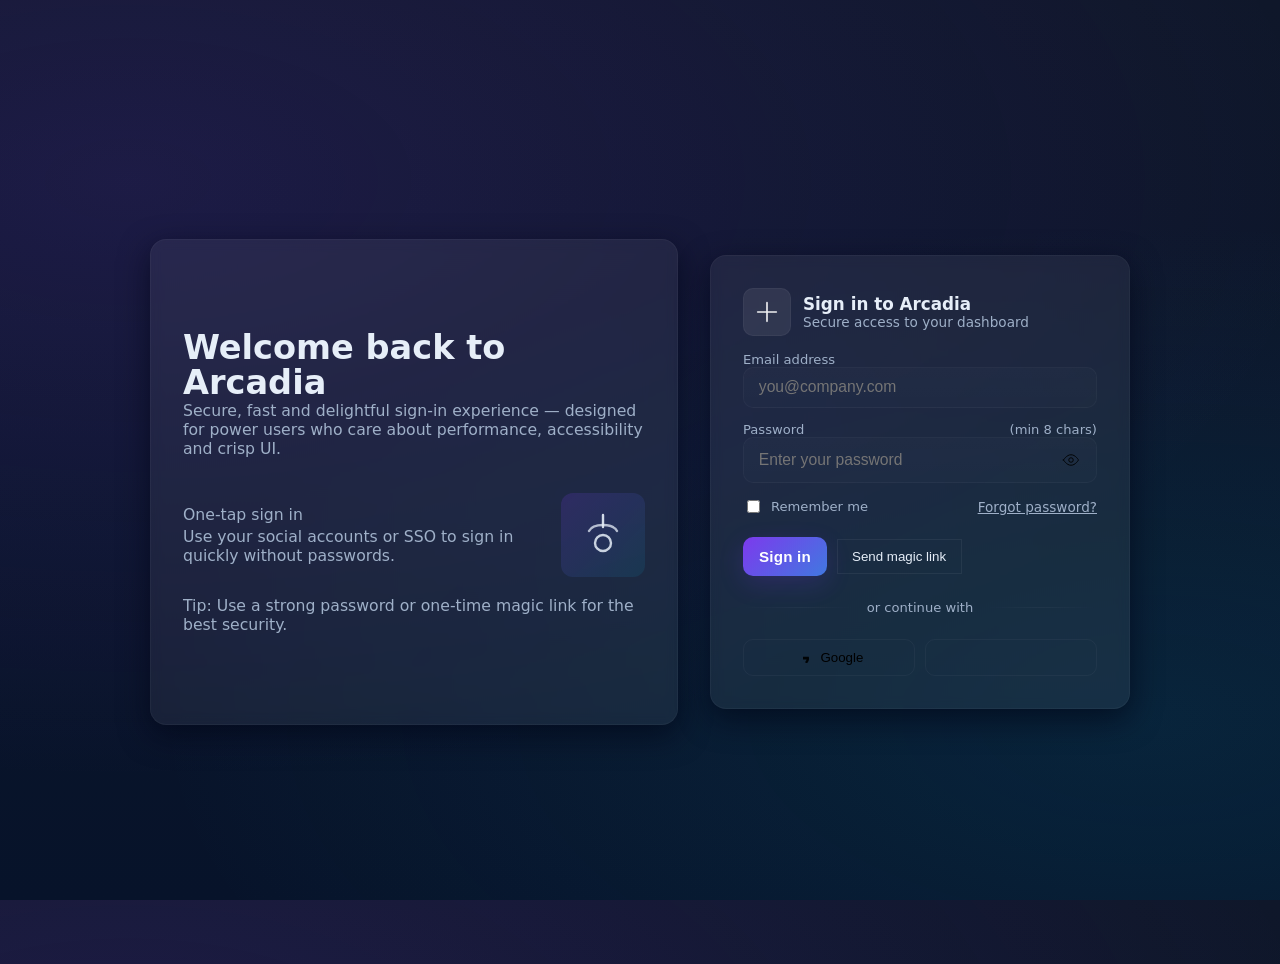
==== index.html @ 031123dd "first commit" ====
<!doctype html>
<html lang="en">
<head>
  <meta charset="utf-8" />
  <meta name="viewport" content="width=device-width,initial-scale=1" />
  <title>Advanced Login — Glass UI</title>
  <style>
    :root{
      --bg1: #0f172a;
      --bg2: #07132a;
      --card: rgba(255,255,255,0.06);
      --glass: rgba(255,255,255,0.08);
      --accent: linear-gradient(135deg,#7c3aed 0%,#06b6d4 100%);
      --text: #e6eef8;
      --muted: #9fb0c8;
      --success: #10b981;
      --danger: #ef4444;
      font-family: Inter, ui-sans-serif, system-ui, -apple-system, "Segoe UI", Roboto, "Helvetica Neue", Arial;
    }

    html,body{height:100%;}
    body{
      margin:0;
      min-height:100vh;
      background: radial-gradient(1200px 600px at 10% 20%, rgba(124,58,237,0.14), transparent),
                  radial-gradient(1000px 500px at 90% 80%, rgba(6,182,212,0.10), transparent),
                  linear-gradient(180deg,var(--bg1),var(--bg2));
      color:var(--text);
      -webkit-font-smoothing:antialiased;
      display:grid;
      place-items:center;
      padding:2rem;
    }

    .container{
      width:100%;
      max-width:980px;
      display:grid;
      grid-template-columns: 1fr 420px;
      gap:2rem;
      align-items:center;
    }

    /* Left: Illustration + marketing */
    .promo{
      padding:2.2rem;
      border-radius:18px;
      background:linear-gradient(180deg, rgba(255,255,255,0.02), rgba(255,255,255,0.01));
      box-shadow: 0 8px 30px rgba(2,6,23,0.6), inset 0 1px 0 rgba(255,255,255,0.02);
      backdrop-filter: blur(6px) saturate(120%);
      min-height:420px;
      display:flex;
      flex-direction:column;
      justify-content:center;
      gap:1.2rem;
      border:1px solid rgba(255,255,255,0.03);
    }
    .promo h1{font-size:2.1rem;margin:0;line-height:1.05}
    .promo p{color:var(--muted);margin:0;font-size:0.98rem}

    .card{
      padding:2rem;
      border-radius:16px;
      background:var(--card);
      box-shadow: 0 10px 30px rgba(2,6,23,0.65);
      backdrop-filter: blur(6px);
      border:1px solid rgba(255,255,255,0.04);
    }

    /* Login form */
    .login-wrap{display:flex;flex-direction:column;gap:1rem;max-width:420px}
    .brand{display:flex;align-items:center;gap:0.75rem}
    .logo{width:46px;height:46px;border-radius:10px;display:grid;place-items:center;background:var(--glass);border:1px solid rgba(255,255,255,0.04)}
    .brand h2{margin:0;font-size:1.05rem}

    form{display:flex;flex-direction:column;gap:0.9rem}
    label{font-size:0.82rem;color:var(--muted);display:flex;justify-content:space-between;align-items:center}
    .input{
      display:flex;align-items:center;gap:0.5rem;background:linear-gradient(180deg, rgba(255,255,255,0.02), rgba(255,255,255,0.01));
      padding:0.6rem 0.8rem;border-radius:10px;border:1px solid rgba(255,255,255,0.03);
    }
    .input input{background:transparent;border:0;outline:none;color:var(--text);font-size:0.98rem;width:100%}
    .muted{font-size:0.82rem;color:var(--muted)}

    .actions{display:flex;justify-content:space-between;align-items:center}
    .btn{
      padding:0.7rem 1rem;border-radius:10px;border:0;cursor:pointer;font-weight:600;font-size:0.95rem;letter-spacing:0.2px;
      background:var(--accent);background-size:200% 200%;color:white;box-shadow:0 8px 24px rgba(124,58,237,0.18);
      transition:transform .18s ease,filter .18s ease;
    }
    .btn:active{transform:translateY(1px) scale(.998)}

    .ghost{background:transparent;border:1px solid rgba(255,255,255,0.06);color:var(--text);padding:0.55rem 0.9rem}

    .socials{display:flex;gap:0.6rem}
    .socials button{flex:1;display:flex;align-items:center;gap:0.6rem;justify-content:center;padding:0.6rem;border-radius:10px;border:1px solid rgba(255,255,255,0.04);background:transparent}

    .small{font-size:0.85rem;color:var(--muted)}

    .hint{font-size:0.8rem;color:var(--muted);margin-top:0.4rem}
    .error{color:var(--danger);font-size:0.82rem}

    /* password toggle */
    .pw-toggle{background:transparent;border:0;cursor:pointer;padding:0.2rem;display:grid;place-items:center}

    /* responsive */
    @media (max-width:960px){
      .container{grid-template-columns:1fr;}
      .promo{order:2}
      .card{order:1}
    }
  </style>
</head>
<body>
  <main class="container">
    <section class="promo card">
      <div>
        <h1>Welcome back to <strong>Arcadia</strong></h1>
        <p>Secure, fast and delightful sign-in experience — designed for power users who care about performance, accessibility and crisp UI.</p>
      </div>

      <div style="display:flex;gap:1rem;align-items:center;margin-top:1rem">
        <div style="flex:1">
          <p class="small">One-tap sign in</p>
          <p class="muted" style="margin:0.2rem 0 0">Use your social accounts or SSO to sign in quickly without passwords.</p>
        </div>
        <div style="width:84px;height:84px;border-radius:12px;background:linear-gradient(135deg,rgba(124,58,237,0.18),rgba(6,182,212,0.1));display:grid;place-items:center;"> 
          <!-- simple illustration -->
          <svg width="48" height="48" viewBox="0 0 24 24" fill="none" aria-hidden>
            <path d="M12 2v6" stroke="currentColor" stroke-width="1.2" stroke-linecap="round" stroke-linejoin="round" opacity="0.9"/>
            <path d="M5 10c.8-1.6 2.8-3 7-3s6.2 1.4 7 3" stroke="currentColor" stroke-width="1.2" stroke-linecap="round" stroke-linejoin="round" opacity="0.75"/>
            <circle cx="12" cy="16" r="4" stroke="currentColor" stroke-width="1.2" opacity="0.85"/>
          </svg>
        </div>
      </div>

      <p class="hint">Tip: Use a strong password or one-time magic link for the best security.</p>
    </section>

    <aside class="card login-wrap">
      <div class="brand">
        <div class="logo" aria-hidden>
          <svg width="28" height="28" viewBox="0 0 24 24" fill="none"><path d="M4 12h16M12 4v16" stroke="white" stroke-width="1.4" stroke-linecap="round" stroke-linejoin="round" opacity="0.92"/></svg>
        </div>
        <div>
          <h2>Sign in to Arcadia</h2>
          <div class="small muted">Secure access to your dashboard</div>
        </div>
      </div>

      <form id="loginForm" novalidate>
        <div>
          <label for="email">Email address</label>
          <div class="input" role="group" aria-labelledby="email">
            <input id="email" name="email" type="email" placeholder="you@company.com" required aria-required="true" autocomplete="email" />
          </div>
          <div id="emailError" class="error" aria-live="polite" style="display:none">Please enter a valid email.</div>
        </div>

        <div>
          <label for="password">Password <span class="muted">(min 8 chars)</span></label>
          <div class="input">
            <input id="password" name="password" type="password" minlength="8" placeholder="Enter your password" required aria-required="true" autocomplete="current-password" />
            <button type="button" class="pw-toggle" id="pwToggle" aria-label="Show password" title="Show password"> 
              <svg id="eyeOpen" width="18" height="18" viewBox="0 0 24 24" fill="none"><path d="M2 12s4-7 10-7 10 7 10 7-4 7-10 7S2 12 2 12z" stroke="currentColor" stroke-width="1.2" stroke-linecap="round" stroke-linejoin="round"/><circle cx="12" cy="12" r="3" stroke="currentColor" stroke-width="1.2"/></svg>
              <svg id="eyeClosed" width="18" height="18" viewBox="0 0 24 24" fill="none" style="display:none"><path d="M3 3l18 18" stroke="currentColor" stroke-width="1.2" stroke-linecap="round" stroke-linejoin="round"/><path d="M10.47 10.47A3 3 0 0 0 13.53 13.53" stroke="currentColor" stroke-width="1.2" stroke-linecap="round"/></svg>
            </button>
          </div>
          <div id="pwError" class="error" aria-live="polite" style="display:none">Password must be at least 8 characters.</div>
        </div>

        <div class="actions">
          <label style="display:flex;align-items:center;gap:0.5rem"><input type="checkbox" id="remember" /> <span class="muted">Remember me</span></label>
          <a href="#" class="small muted">Forgot password?</a>
        </div>

        <div style="display:flex;gap:0.6rem;margin-top:0.4rem;align-items:center">
          <button type="submit" class="btn">Sign in</button>
          <button type="button" class="ghost" id="magicLink">Send magic link</button>
        </div>

        <div style="display:flex;align-items:center;gap:0.8rem;margin-top:0.6rem">
          <div style="flex:1;height:1px;background:linear-gradient(90deg,transparent,rgba(255,255,255,0.04),transparent)"></div>
          <div class="muted" style="white-space:nowrap">or continue with</div>
          <div style="flex:1;height:1px;background:linear-gradient(90deg,transparent,rgba(255,255,255,0.04),transparent)"></div>
        </div>

        <div class="socials" style="margin-top:0.6rem">
          <button type="button" aria-label="Sign in with Google"><svg width="16" height="16" viewBox="0 0 24 24" fill="none"><path d="M21 12.3c0-.7-.1-1.4-.3-2H12v3.8h5.4c-.2 1.1-.8 2.2-1.7 2.9v2.4h2.7c1.6-1.5 2.6-3.6 2.6-6.1z" fill="currentColor" opacity="0.9"/></svg> Google</button>
          <button type="button" aria-label="Sign in with GitHub"><svg width="16" height="16" viewBox="0 0 24 24" fill="none"><path d="M12 2C6.5 2 2 6.5 2 12c0 4.4 2.9 8.1 6.9 9.4.5.1.7-.2.7-.5v-1.8c-2.8.6-3.4-1.2-3.4-1.2-.4-1-1-1.3-1-1.3-.8-.6.1-.6.1-.6.9.1 1.4.9 1.4.9.8 1.3 2 1 2.5.8.1-.6.3-1 .6-1.3-2.2-.2-4.5-1.1-4.5-5 0-1.1.4-2 1-2.8-.1-.3-.5-1.3.1-2.8 0 0 .8-.2 2.8 1a9.7 9.7 0 0 1 5 0c
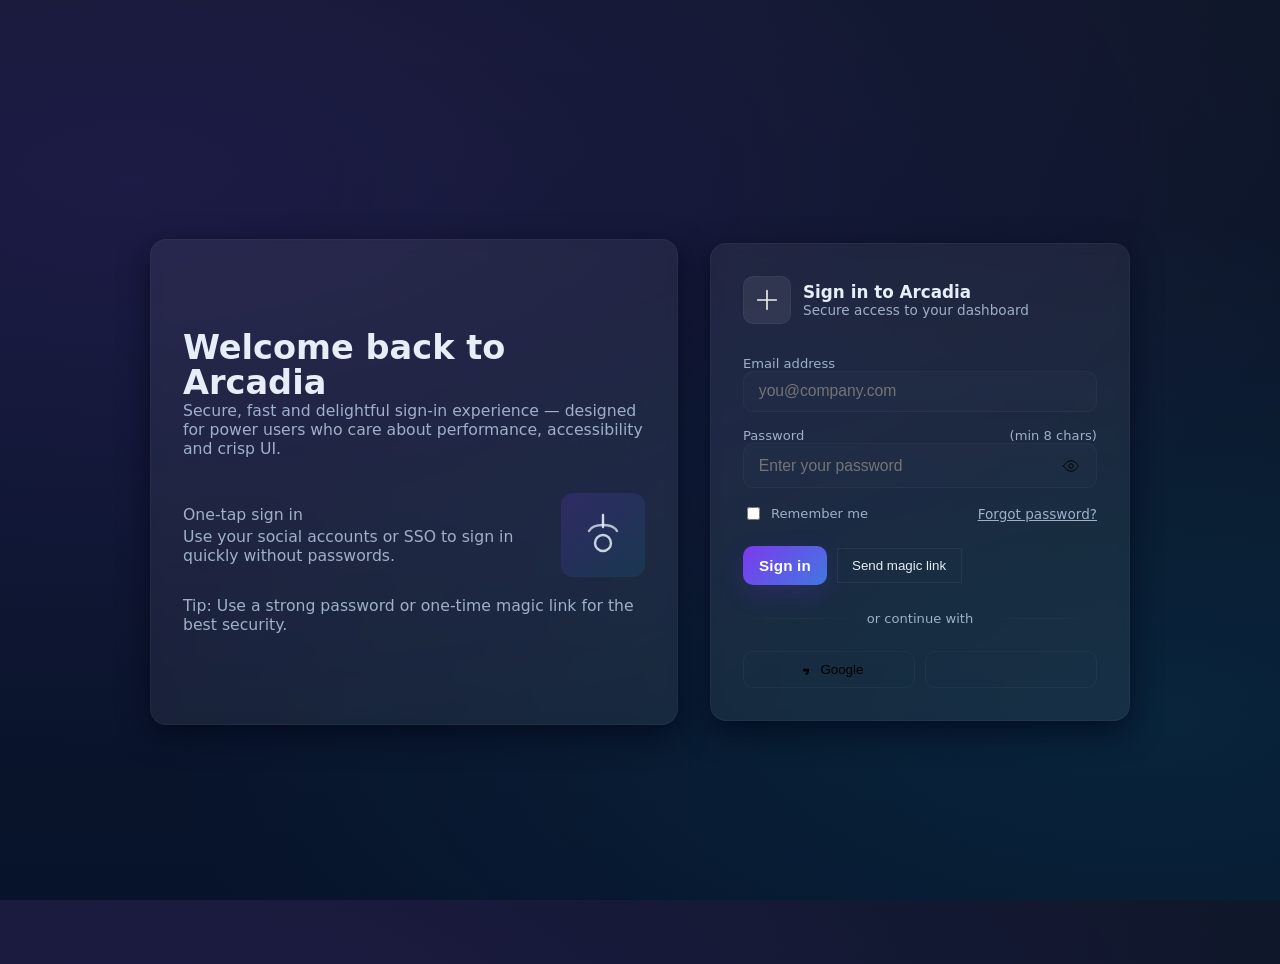
==== commit 8dd102e0: "form tag" ====
--- a/index.html
+++ b/index.html
@@ -148,7 +148,7 @@
         </div>
       </div>
 
-      <form id="loginForm" novalidate>
+      <form ></form>
         <div>
           <label for="email">Email address</label>
           <div class="input" role="group" aria-labelledby="email">
